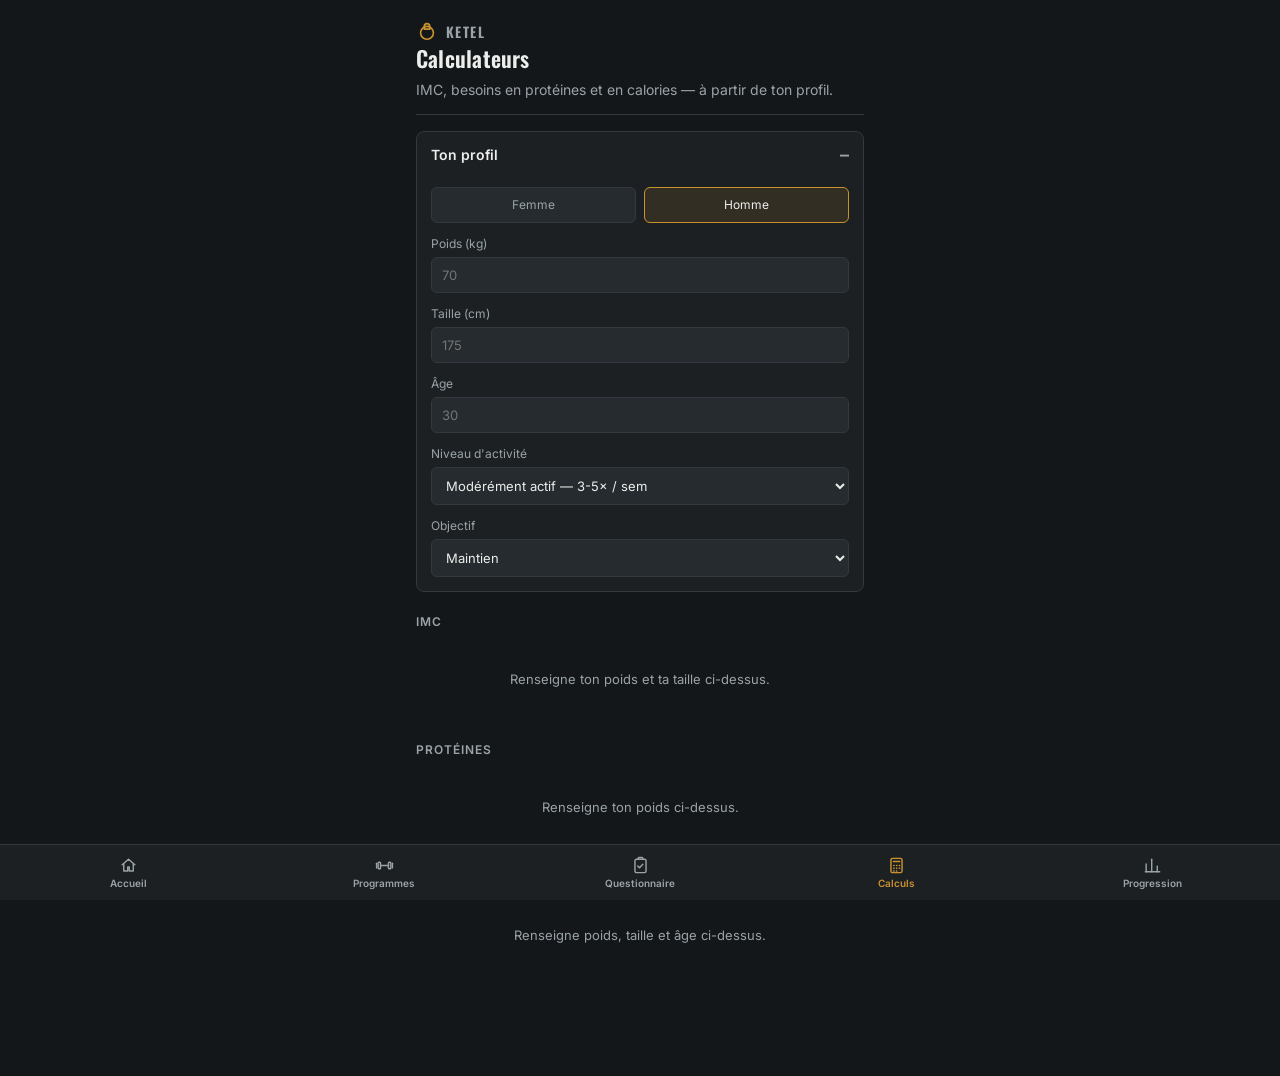
==== calculateurs.html @ 00159ad0 "Reconstruction de l'app en Ketel : programmes, questionnaire, calculateurs, progression Remplace la " ====
<!DOCTYPE html>
<html lang="fr">
<head>
<meta charset="UTF-8">
<meta name="viewport" content="width=device-width, initial-scale=1.0">
<title>Ketel · Calculateurs</title>
<link rel="preconnect" href="https://fonts.googleapis.com">
<link href="https://fonts.googleapis.com/css2?family=Oswald:wght@500;600;700&family=Inter:wght@400;500;600;700&display=swap" rel="stylesheet">
<link rel="stylesheet" href="css/style.css">
</head>
<body>
<div class="wrap">

  <div class="top">
    <div class="brand"><span class="mark" id="brandMark"></span><span>Ketel</span></div>
    <h1 style="font-size:22px;">Calculateurs</h1>
    <p>IMC, besoins en protéines et en calories — à partir de ton profil.</p>
  </div>

  <details open>
    <summary>Ton profil</summary>
    <div class="acc-body">
      <div class="bell-controls" id="genderControls"></div>
      <label for="weightIn">Poids (kg)</label>
      <input type="number" id="weightIn" min="30" max="250" placeholder="70">
      <label for="heightIn">Taille (cm)</label>
      <input type="number" id="heightIn" min="120" max="230" placeholder="175">
      <label for="ageIn">Âge</label>
      <input type="number" id="ageIn" min="12" max="100" placeholder="30">
      <label for="activityIn">Niveau d'activité</label>
      <select id="activityIn">
        <option value="sedentaire">Sédentaire — peu ou pas d'exercice</option>
        <option value="leger">Légèrement actif — 1-3× / sem</option>
        <option value="modere">Modérément actif — 3-5× / sem</option>
        <option value="actif">Très actif — 6-7× / sem</option>
        <option value="tresActif">Extrêmement actif — physique + sport</option>
      </select>
      <label for="goalIn">Objectif</label>
      <select id="goalIn">
        <option value="perte">Perte de poids</option>
        <option value="maintien">Maintien</option>
        <option value="muscle">Prise de muscle</option>
        <option value="endurance">Endurance</option>
      </select>
    </div>
  </details>

  <div class="sec-title">IMC</div>
  <div id="imcResult"></div>

  <div class="sec-title">Protéines</div>
  <div id="proteinResult"></div>

  <div class="sec-title">Besoins caloriques</div>
  <div id="calResult"></div>

</div>

<nav class="bottom-nav" id="bottomNav"></nav>

<script src="js/icons.js"></script>
<script src="data/programs.js"></script>
<script src="js/store.js"></script>
<script src="js/util.js"></script>
<script src="js/nav.js"></script>
<script src="js/calculators.js"></script>
</body>
</html>
---- css/style.css ----
:root{
  --bg:#14171a;
  --surface:#1c2023;
  --surface-hi:#262b2f;
  --line:#33393e;
  --chalk:#eceeec;
  --chalk-dim:#9aa3a8;
  --brass:#c9922f;
  --sage:#6f8a68;
  --rust:#b8523f;
  --steel:#4d7f8c;
  --leather:#93704a;
  --plum:#7d6390;
  --danger:#c14b3d;
  --good:#6f8a68;
}
*{box-sizing:border-box;}
html,body{margin:0;padding:0;background:var(--bg);color:var(--chalk);
  font-family:'Inter',system-ui,sans-serif;-webkit-font-smoothing:antialiased;}
h1,h2,h3,.display{font-family:'Oswald',sans-serif;}
a{color:inherit;text-decoration:none;}
.wrap{max-width:480px;margin:0 auto;padding:20px 16px 100px;}

/* header */
.top{padding-bottom:14px;border-bottom:1px solid var(--line);margin-bottom:16px;}
.top .kicker{font-size:12px;letter-spacing:.08em;color:var(--brass);text-transform:uppercase;font-weight:600;}
.top h1{font-size:26px;line-height:1.15;margin:4px 0 8px;font-weight:600;letter-spacing:.01em;}
.top p{font-size:14px;color:var(--chalk-dim);margin:0;line-height:1.5;}
.brand{display:flex;align-items:center;gap:8px;margin-bottom:2px;}
.brand .mark{width:22px;height:22px;flex:0 0 auto;color:var(--brass);}
.brand span{font-family:'Oswald';font-size:14px;font-weight:600;letter-spacing:.1em;text-transform:uppercase;color:var(--chalk-dim);}

.stat-row{display:flex;gap:10px;margin-top:14px;}
.stat{flex:1;background:var(--surface);border:1px solid var(--line);border-radius:6px;padding:10px 8px;text-align:center;}
.stat b{display:block;font-family:'Oswald';font-size:20px;font-weight:600;}
.stat span{font-size:11px;color:var(--chalk-dim);}

/* section titles */
.sec-title{font-size:12px;letter-spacing:.08em;text-transform:uppercase;color:var(--chalk-dim);font-weight:600;margin:22px 0 10px;}
.sec-title:first-child{margin-top:0;}

/* accordion */
details{background:var(--surface);border:1px solid var(--line);border-radius:8px;margin-bottom:10px;overflow:hidden;}
summary{padding:12px 14px;font-size:14px;font-weight:600;cursor:pointer;list-style:none;display:flex;justify-content:space-between;align-items:center;}
summary::-webkit-details-marker{display:none;}
summary::after{content:'+';color:var(--chalk-dim);font-size:18px;}
details[open] summary::after{content:'\2013';}
.acc-body{padding:0 14px 14px;font-size:13px;color:var(--chalk-dim);line-height:1.5;}

.pattern-grid{display:grid;grid-template-columns:1fr 1fr;gap:8px;margin-top:4px;}
.pattern-tag{display:flex;align-items:center;gap:7px;font-size:12px;}
.dot{width:9px;height:9px;border-radius:50%;flex:0 0 auto;}
.pattern-tag b{font-size:11px;letter-spacing:.04em;text-transform:uppercase;font-weight:600;color:var(--chalk);}

.grip-card{border-top:1px solid var(--line);padding:10px 0;}
.grip-card:first-child{border-top:none;padding-top:2px;}
.grip-card b{color:var(--chalk);font-size:13px;}

/* bell picker */
.bell-controls{display:flex;gap:8px;margin:10px 0 12px;}
.seg{flex:1;background:var(--surface-hi);border:1px solid var(--line);border-radius:6px;padding:8px;text-align:center;font-size:12px;color:var(--chalk-dim);cursor:pointer;}
.seg.active{border-color:var(--brass);color:var(--chalk);background:rgba(201,146,47,0.12);}
select,input[type="number"],input[type="text"]{width:100%;background:var(--surface-hi);border:1px solid var(--line);color:var(--chalk);
  padding:9px 10px;border-radius:6px;font-size:13px;margin-top:4px;font-family:inherit;}
label{font-size:12px;color:var(--chalk-dim);display:block;margin-top:12px;}
label:first-child{margin-top:0;}
.bell-result{margin-top:10px;padding:12px;border-radius:6px;background:rgba(201,146,47,.08);border:1px solid rgba(201,146,47,.35);text-align:center;}
.bell-result b{font-family:'Oswald';font-size:22px;color:var(--brass);}
.bell-result span{display:block;font-size:11px;color:var(--chalk-dim);margin-top:2px;}

/* generic result card, reusable for calculators */
.result-card{margin-top:10px;padding:14px;border-radius:8px;background:var(--surface-hi);border:1px solid var(--line);text-align:center;}
.result-card b{font-family:'Oswald';font-size:26px;display:block;}
.result-card span{display:block;font-size:11.5px;color:var(--chalk-dim);margin-top:4px;line-height:1.5;}
.result-card .badge{display:inline-block;margin-top:8px;font-size:11px;font-weight:600;padding:4px 10px;border-radius:20px;}

/* mode tabs */
.tabs{display:flex;background:var(--surface);border:1px solid var(--line);border-radius:8px;padding:4px;margin:18px 0 14px;}
.tab{flex:1;text-align:center;padding:9px 4px;font-size:12.5px;font-weight:600;border-radius:6px;color:var(--chalk-dim);cursor:pointer;}
.tab.active{background:var(--surface-hi);color:var(--chalk);}
.mode-meta{font-size:12.5px;color:var(--chalk-dim);margin-bottom:14px;line-height:1.5;}
.mode-meta b{color:var(--chalk);}

/* round counter */
.round-bar{display:flex;align-items:center;justify-content:space-between;background:var(--surface);border:1px solid var(--line);border-radius:8px;padding:10px 12px;margin-bottom:14px;}
.round-bar .lbl{font-size:12px;color:var(--chalk-dim);}
.round-bar .val{font-family:'Oswald';font-size:18px;font-weight:600;}
.round-btns button{width:30px;height:30px;border-radius:5px;border:1px solid var(--line);background:var(--surface-hi);color:var(--chalk);font-size:16px;line-height:1;cursor:pointer;}
.round-btns{display:flex;gap:6px;}

/* exercise cards */
.ex-card{display:flex;gap:10px;align-items:flex-start;background:var(--surface);border:1px solid var(--line);
  border-radius:8px;padding:12px;margin-bottom:8px;transition:opacity .15s,border-color .15s;}
.ex-card.done{opacity:.42;}
.ex-card.current{border-color:var(--brass);}
.ex-num{width:18px;height:18px;border-radius:50%;flex:0 0 auto;display:flex;align-items:center;justify-content:center;
  font-size:10px;font-weight:700;color:#14171a;margin-top:3px;}
.ex-icon{width:40px;height:40px;flex:0 0 auto;background:var(--surface-hi);border:1px solid var(--line);border-radius:6px;padding:8px;}
.ex-icon svg{width:100%;height:100%;display:block;}
.ex-body{flex:1;min-width:0;}
.ex-name{font-size:14.5px;font-weight:600;color:var(--chalk);}
.ex-sub{font-size:12px;color:var(--chalk-dim);margin-top:2px;}
.check{width:22px;height:22px;border-radius:5px;border:1.5px solid var(--line);flex:0 0 auto;margin-top:2px;
  display:flex;align-items:center;justify-content:center;cursor:pointer;color:transparent;font-size:13px;}
.ex-card.done .check{background:var(--sage);border-color:var(--sage);color:#14171a;}

.reset-link{text-align:center;font-size:12.5px;color:var(--chalk-dim);text-decoration:underline;margin:14px 0 6px;cursor:pointer;}

/* timer dock */
.dock{position:fixed;left:0;right:0;bottom:56px;background:var(--surface-hi);border-top:1px solid var(--line);
  padding:10px 16px 14px;z-index:20;}
.dock-inner{max-width:480px;margin:0 auto;display:flex;align-items:center;gap:14px;}
.dock-time{font-family:'Oswald';font-size:30px;font-weight:600;width:78px;text-align:center;flex:0 0 auto;}
.dock-label{flex:1;min-width:0;}
.dock-label .l1{font-size:12px;color:var(--chalk-dim);}
.dock-label .l2{font-size:13px;font-weight:600;}
.presets{display:flex;gap:6px;flex-wrap:wrap;margin-top:8px;}
.preset-btn{font-size:11.5px;padding:6px 10px;border-radius:20px;background:var(--surface);border:1px solid var(--line);color:var(--chalk-dim);cursor:pointer;}
.preset-btn.active{border-color:var(--steel);color:var(--chalk);}
.dock-controls{display:flex;gap:8px;}
.dock-controls button{width:40px;height:40px;border-radius:50%;border:none;font-size:16px;cursor:pointer;}
.btn-play{background:var(--brass);color:#14171a;}
.btn-reset{background:var(--surface);color:var(--chalk-dim);border:1px solid var(--line);}

/* bottom nav */
.bottom-nav{position:fixed;left:0;right:0;bottom:0;height:56px;background:var(--surface);border-top:1px solid var(--line);
  display:flex;z-index:30;}
.bottom-nav a{flex:1;display:flex;flex-direction:column;align-items:center;justify-content:center;gap:2px;
  color:var(--chalk-dim);font-size:10px;font-weight:600;}
.bottom-nav a svg{width:19px;height:19px;}
.bottom-nav a.active{color:var(--brass);}

/* buttons */
.btn{display:block;width:100%;text-align:center;padding:12px;border-radius:8px;border:1px solid var(--line);
  background:var(--surface-hi);color:var(--chalk);font-size:14px;font-weight:600;cursor:pointer;font-family:inherit;}
.btn-primary{background:var(--brass);border-color:var(--brass);color:#14171a;}
.btn-ghost{background:transparent;}
.btn-row{display:flex;gap:8px;}
.btn-row .btn{flex:1;}

/* program cards */
.prog-card{display:block;background:var(--surface);border:1px solid var(--line);border-radius:10px;padding:14px;margin-bottom:10px;}
.prog-top{display:flex;justify-content:space-between;align-items:flex-start;gap:10px;}
.prog-cat{font-size:10.5px;text-transform:uppercase;letter-spacing:.06em;font-weight:700;}
.prog-title{font-family:'Oswald';font-size:17px;font-weight:600;margin:4px 0 6px;}
.prog-desc{font-size:12.5px;color:var(--chalk-dim);line-height:1.5;}
.prog-meta{display:flex;gap:10px;margin-top:10px;flex-wrap:wrap;}
.prog-meta span{font-size:11px;color:var(--chalk-dim);background:var(--surface-hi);border:1px solid var(--line);padding:3px 8px;border-radius:20px;}
.reco-flag{font-size:10.5px;font-weight:700;color:var(--bg);background:var(--brass);padding:3px 8px;border-radius:20px;}

.filter-row{display:flex;gap:6px;flex-wrap:wrap;margin-bottom:16px;}
.filter-chip{font-size:12px;padding:6px 12px;border-radius:20px;background:var(--surface);border:1px solid var(--line);color:var(--chalk-dim);cursor:pointer;}
.filter-chip.active{border-color:var(--brass);color:var(--chalk);background:rgba(201,146,47,.12);}

/* quiz */
.quiz-progress{height:4px;background:var(--surface);border-radius:2px;overflow:hidden;margin-bottom:20px;}
.quiz-progress i{display:block;height:100%;background:var(--brass);transition:width .25s;}
.quiz-q{font-family:'Oswald';font-size:19px;font-weight:600;margin:0 0 14px;line-height:1.3;}
.quiz-opt{display:block;width:100%;text-align:left;background:var(--surface);border:1px solid var(--line);border-radius:8px;
  padding:13px 14px;margin-bottom:8px;font-size:14px;color:var(--chalk);cursor:pointer;font-family:inherit;}
.quiz-opt.selected{border-color:var(--brass);background:rgba(201,146,47,.1);}
.quiz-opt small{display:block;color:var(--chalk-dim);font-size:11.5px;margin-top:3px;font-weight:400;}

/* history / progression */
.hist-item{display:flex;justify-content:space-between;align-items:center;background:var(--surface);border:1px solid var(--line);
  border-radius:8px;padding:11px 13px;margin-bottom:8px;}
.hist-item .h-name{font-size:13.5px;font-weight:600;}
.hist-item .h-date{font-size:11px;color:var(--chalk-dim);margin-top:2px;}
.hist-item .h-time{font-family:'Oswald';font-size:15px;color:var(--brass);}
.empty-note{font-size:13px;color:var(--chalk-dim);text-align:center;padding:30px 10px;line-height:1.6;}

.spark{display:flex;align-items:flex-end;gap:4px;height:70px;margin:10px 0 2px;}
.spark i{flex:1;background:var(--surface-hi);border:1px solid var(--line);border-radius:3px 3px 0 0;min-height:3px;position:relative;}
.spark i.has{background:var(--brass);border-color:var(--brass);opacity:.85;}
.spark-labels{display:flex;gap:4px;}
.spark-labels span{flex:1;text-align:center;font-size:9.5px;color:var(--chalk-dim);}

.session-banner{display:flex;justify-content:space-between;align-items:center;background:rgba(201,146,47,.1);
  border:1px solid rgba(201,146,47,.35);border-radius:8px;padding:12px 14px;margin-bottom:16px;}
.session-banner div b{display:block;font-size:13.5px;}
.session-banner div span{font-size:11.5px;color:var(--chalk-dim);}

/* session runner */
.session-hero{text-align:center;padding:14px 0 6px;}
.session-hero .big-time{font-family:'Oswald';font-size:56px;font-weight:600;letter-spacing:.01em;}
.session-hero .phase{font-size:12px;letter-spacing:.08em;text-transform:uppercase;color:var(--chalk-dim);font-weight:600;margin-top:4px;}
.progress-bar{height:6px;background:var(--surface);border-radius:3px;overflow:hidden;margin:14px 0;}
.progress-bar i{display:block;height:100%;background:var(--brass);transition:width .3s;}
.exercise-focus{background:var(--surface);border:1px solid var(--line);border-radius:10px;padding:20px;text-align:center;margin-bottom:14px;}
.exercise-focus .ex-icon{margin:0 auto 10px;width:52px;height:52px;padding:10px;}
.exercise-focus h2{font-size:22px;margin:0 0 4px;}
.exercise-focus p{font-size:13.5px;color:var(--chalk-dim);margin:0;}
.up-next{font-size:12px;color:var(--chalk-dim);text-align:center;margin-bottom:16px;}
.up-next b{color:var(--chalk);}
.runner-controls{display:flex;gap:10px;}
.runner-controls .btn{flex:1;}
.summary-card{text-align:center;padding:30px 20px;}
.summary-card .big-num{font-family:'Oswald';font-size:44px;color:var(--brass);}

@media (max-width:360px){
  .session-hero .big-time{font-size:44px;}
}
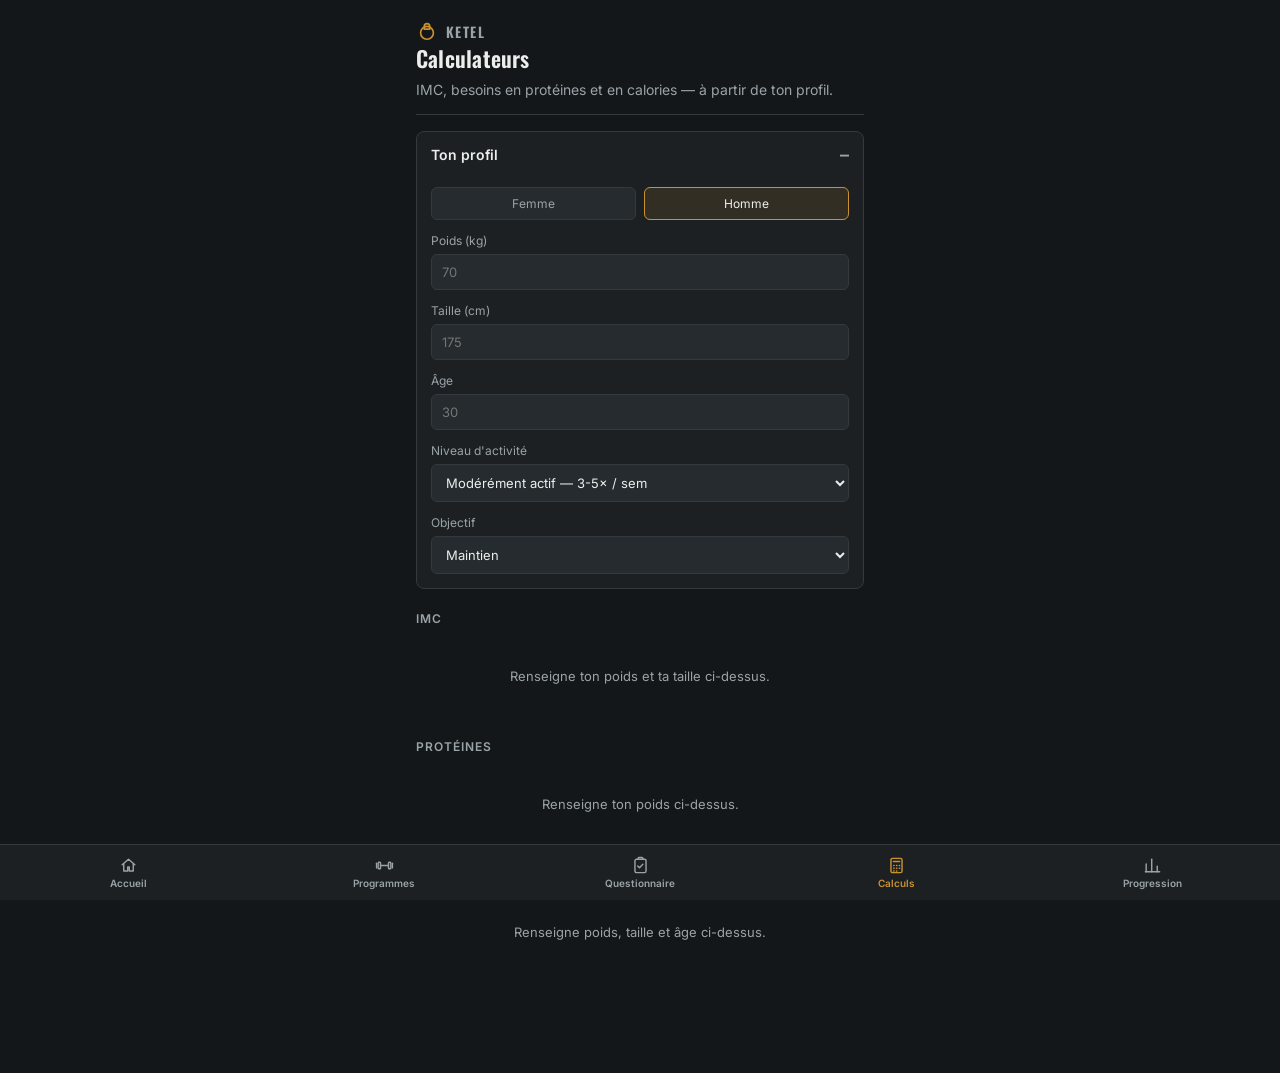
==== commit b9ed1850: "Corrige la reprise de séance, ajoute PWA, cues techniques et 7e programme - Fix : "Reprendre" restau" ====
--- a/calculateurs.html
+++ b/calculateurs.html
@@ -7,6 +7,10 @@
 <link rel="preconnect" href="https://fonts.googleapis.com">
 <link href="https://fonts.googleapis.com/css2?family=Oswald:wght@500;600;700&family=Inter:wght@400;500;600;700&display=swap" rel="stylesheet">
 <link rel="stylesheet" href="css/style.css">
+<link rel="manifest" href="manifest.json">
+<link rel="icon" type="image/svg+xml" href="icons/icon.svg">
+<link rel="apple-touch-icon" href="icons/icon.svg">
+<meta name="theme-color" content="#14171a">
 </head>
 <body>
 <div class="wrap">
--- a/css/style.css
+++ b/css/style.css
@@ -58,7 +58,7 @@
 
 /* bell picker */
 .bell-controls{display:flex;gap:8px;margin:10px 0 12px;}
-.seg{flex:1;background:var(--surface-hi);border:1px solid var(--line);border-radius:6px;padding:8px;text-align:center;font-size:12px;color:var(--chalk-dim);cursor:pointer;}
+.seg{flex:1;background:var(--surface-hi);border:1px solid var(--line);border-radius:6px;padding:8px;text-align:center;font-size:12px;color:var(--chalk-dim);cursor:pointer;font-family:inherit;appearance:none;-webkit-appearance:none;}
 .seg.active{border-color:var(--brass);color:var(--chalk);background:rgba(201,146,47,0.12);}
 select,input[type="number"],input[type="text"]{width:100%;background:var(--surface-hi);border:1px solid var(--line);color:var(--chalk);
   padding:9px 10px;border-radius:6px;font-size:13px;margin-top:4px;font-family:inherit;}
@@ -149,7 +149,7 @@
 .reco-flag{font-size:10.5px;font-weight:700;color:var(--bg);background:var(--brass);padding:3px 8px;border-radius:20px;}
 
 .filter-row{display:flex;gap:6px;flex-wrap:wrap;margin-bottom:16px;}
-.filter-chip{font-size:12px;padding:6px 12px;border-radius:20px;background:var(--surface);border:1px solid var(--line);color:var(--chalk-dim);cursor:pointer;}
+.filter-chip{font-size:12px;padding:6px 12px;border-radius:20px;background:var(--surface);border:1px solid var(--line);color:var(--chalk-dim);cursor:pointer;font-family:inherit;appearance:none;-webkit-appearance:none;}
 .filter-chip.active{border-color:var(--brass);color:var(--chalk);background:rgba(201,146,47,.12);}
 
 /* quiz */
@@ -190,6 +190,8 @@
 .exercise-focus .ex-icon{margin:0 auto 10px;width:52px;height:52px;padding:10px;}
 .exercise-focus h2{font-size:22px;margin:0 0 4px;}
 .exercise-focus p{font-size:13.5px;color:var(--chalk-dim);margin:0;}
+.exercise-focus .cue{font-size:12px;color:var(--chalk-dim);font-style:italic;margin-top:10px;line-height:1.5;}
+.ex-cue{font-size:11.5px;color:var(--chalk-dim);font-style:italic;margin-top:3px;}
 .up-next{font-size:12px;color:var(--chalk-dim);text-align:center;margin-bottom:16px;}
 .up-next b{color:var(--chalk);}
 .runner-controls{display:flex;gap:10px;}
@@ -200,3 +202,8 @@
 @media (max-width:360px){
   .session-hero .big-time{font-size:44px;}
 }
+
+.filter-chip:focus-visible, .seg:focus-visible, .quiz-opt:focus-visible,
+.btn:focus-visible, .prog-card:focus-visible, summary:focus-visible{
+  outline:2px solid var(--brass); outline-offset:2px;
+}
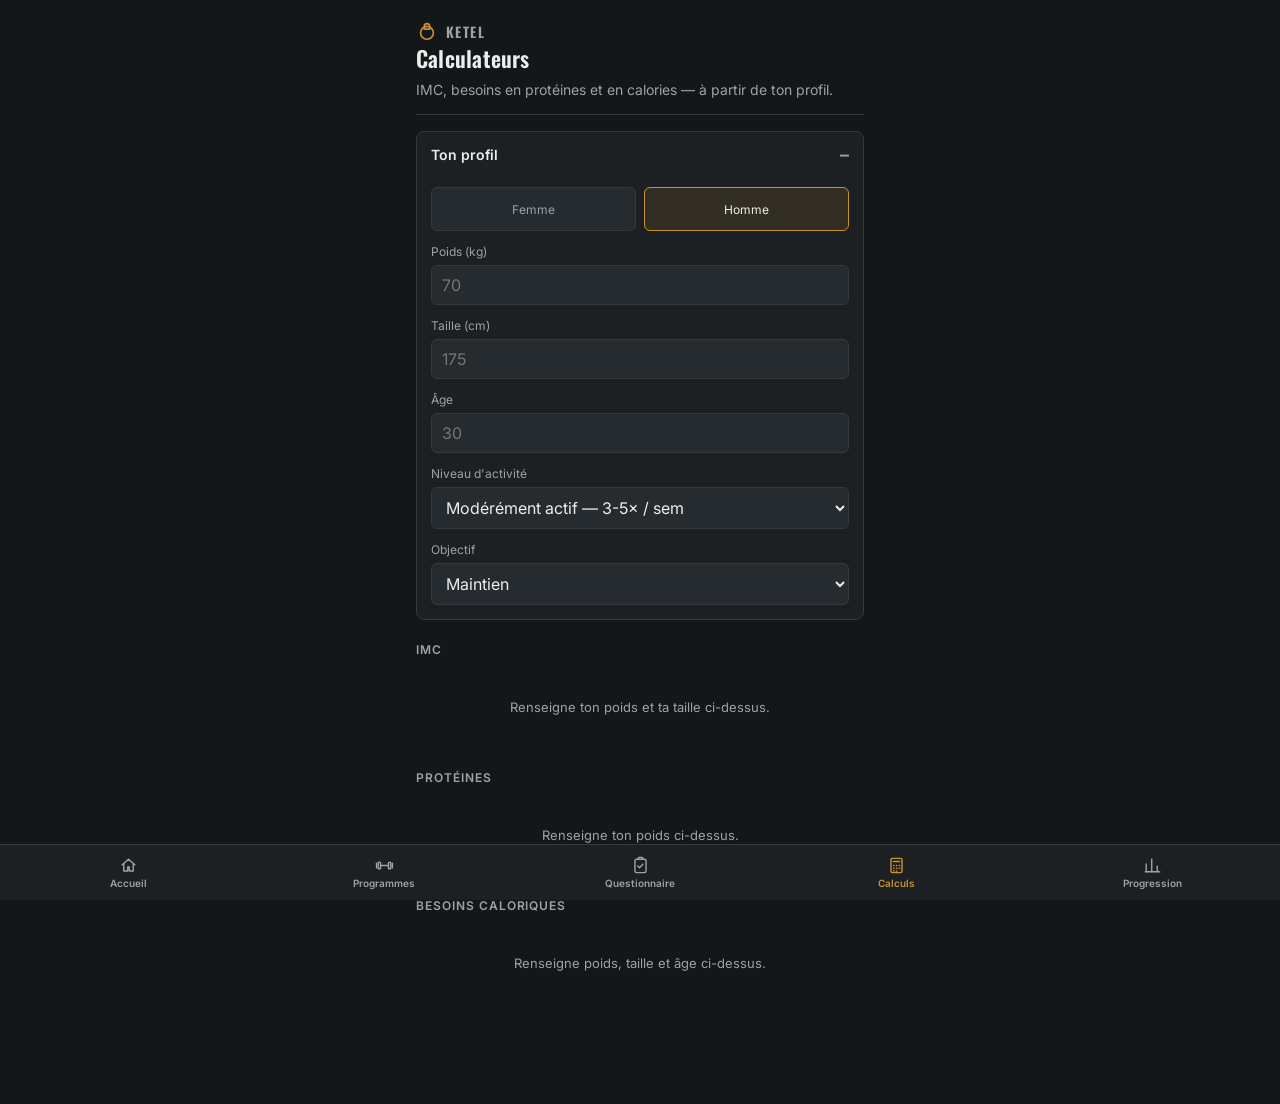
==== commit ae47ef14: "Corrige plusieurs pièges mobiles et nettoie le CSS mort - Champs/select à 16px (au lieu de 13px) pou" ====
--- a/calculateurs.html
+++ b/calculateurs.html
@@ -2,7 +2,7 @@
 <html lang="fr">
 <head>
 <meta charset="UTF-8">
-<meta name="viewport" content="width=device-width, initial-scale=1.0">
+<meta name="viewport" content="width=device-width, initial-scale=1.0, viewport-fit=cover">
 <title>Ketel · Calculateurs</title>
 <link rel="preconnect" href="https://fonts.googleapis.com">
 <link href="https://fonts.googleapis.com/css2?family=Oswald:wght@500;600;700&family=Inter:wght@400;500;600;700&display=swap" rel="stylesheet">
--- a/css/style.css
+++ b/css/style.css
@@ -12,14 +12,13 @@
   --leather:#93704a;
   --plum:#7d6390;
   --danger:#c14b3d;
-  --good:#6f8a68;
 }
 *{box-sizing:border-box;}
 html,body{margin:0;padding:0;background:var(--bg);color:var(--chalk);
-  font-family:'Inter',system-ui,sans-serif;-webkit-font-smoothing:antialiased;}
+  font-family:'Inter',system-ui,sans-serif;-webkit-font-smoothing:antialiased;-webkit-tap-highlight-color:transparent;}
 h1,h2,h3,.display{font-family:'Oswald',sans-serif;}
 a{color:inherit;text-decoration:none;}
-.wrap{max-width:480px;margin:0 auto;padding:20px 16px 100px;}
+.wrap{max-width:480px;margin:0 auto;padding:20px 16px calc(100px + env(safe-area-inset-bottom,0px));}
 
 /* header */
 .top{padding-bottom:14px;border-bottom:1px solid var(--line);margin-bottom:16px;}
@@ -58,10 +57,10 @@
 
 /* bell picker */
 .bell-controls{display:flex;gap:8px;margin:10px 0 12px;}
-.seg{flex:1;background:var(--surface-hi);border:1px solid var(--line);border-radius:6px;padding:8px;text-align:center;font-size:12px;color:var(--chalk-dim);cursor:pointer;font-family:inherit;appearance:none;-webkit-appearance:none;}
+.seg{flex:1;background:var(--surface-hi);border:1px solid var(--line);border-radius:6px;padding:12px 8px;min-height:44px;text-align:center;font-size:12px;color:var(--chalk-dim);cursor:pointer;font-family:inherit;appearance:none;-webkit-appearance:none;}
 .seg.active{border-color:var(--brass);color:var(--chalk);background:rgba(201,146,47,0.12);}
 select,input[type="number"],input[type="text"]{width:100%;background:var(--surface-hi);border:1px solid var(--line);color:var(--chalk);
-  padding:9px 10px;border-radius:6px;font-size:13px;margin-top:4px;font-family:inherit;}
+  padding:9px 10px;border-radius:6px;font-size:16px;margin-top:4px;font-family:inherit;}
 label{font-size:12px;color:var(--chalk-dim);display:block;margin-top:12px;}
 label:first-child{margin-top:0;}
 .bell-result{margin-top:10px;padding:12px;border-radius:6px;background:rgba(201,146,47,.08);border:1px solid rgba(201,146,47,.35);text-align:center;}
@@ -74,57 +73,23 @@
 .result-card span{display:block;font-size:11.5px;color:var(--chalk-dim);margin-top:4px;line-height:1.5;}
 .result-card .badge{display:inline-block;margin-top:8px;font-size:11px;font-weight:600;padding:4px 10px;border-radius:20px;}
 
-/* mode tabs */
-.tabs{display:flex;background:var(--surface);border:1px solid var(--line);border-radius:8px;padding:4px;margin:18px 0 14px;}
-.tab{flex:1;text-align:center;padding:9px 4px;font-size:12.5px;font-weight:600;border-radius:6px;color:var(--chalk-dim);cursor:pointer;}
-.tab.active{background:var(--surface-hi);color:var(--chalk);}
 .mode-meta{font-size:12.5px;color:var(--chalk-dim);margin-bottom:14px;line-height:1.5;}
 .mode-meta b{color:var(--chalk);}
 
-/* round counter */
-.round-bar{display:flex;align-items:center;justify-content:space-between;background:var(--surface);border:1px solid var(--line);border-radius:8px;padding:10px 12px;margin-bottom:14px;}
-.round-bar .lbl{font-size:12px;color:var(--chalk-dim);}
-.round-bar .val{font-family:'Oswald';font-size:18px;font-weight:600;}
-.round-btns button{width:30px;height:30px;border-radius:5px;border:1px solid var(--line);background:var(--surface-hi);color:var(--chalk);font-size:16px;line-height:1;cursor:pointer;}
-.round-btns{display:flex;gap:6px;}
-
 /* exercise cards */
 .ex-card{display:flex;gap:10px;align-items:flex-start;background:var(--surface);border:1px solid var(--line);
-  border-radius:8px;padding:12px;margin-bottom:8px;transition:opacity .15s,border-color .15s;}
-.ex-card.done{opacity:.42;}
-.ex-card.current{border-color:var(--brass);}
-.ex-num{width:18px;height:18px;border-radius:50%;flex:0 0 auto;display:flex;align-items:center;justify-content:center;
-  font-size:10px;font-weight:700;color:#14171a;margin-top:3px;}
+  border-radius:8px;padding:12px;margin-bottom:8px;}
 .ex-icon{width:40px;height:40px;flex:0 0 auto;background:var(--surface-hi);border:1px solid var(--line);border-radius:6px;padding:8px;}
 .ex-icon svg{width:100%;height:100%;display:block;}
 .ex-body{flex:1;min-width:0;}
 .ex-name{font-size:14.5px;font-weight:600;color:var(--chalk);}
 .ex-sub{font-size:12px;color:var(--chalk-dim);margin-top:2px;}
-.check{width:22px;height:22px;border-radius:5px;border:1.5px solid var(--line);flex:0 0 auto;margin-top:2px;
-  display:flex;align-items:center;justify-content:center;cursor:pointer;color:transparent;font-size:13px;}
-.ex-card.done .check{background:var(--sage);border-color:var(--sage);color:#14171a;}
 
 .reset-link{text-align:center;font-size:12.5px;color:var(--chalk-dim);text-decoration:underline;margin:14px 0 6px;cursor:pointer;}
 
-/* timer dock */
-.dock{position:fixed;left:0;right:0;bottom:56px;background:var(--surface-hi);border-top:1px solid var(--line);
-  padding:10px 16px 14px;z-index:20;}
-.dock-inner{max-width:480px;margin:0 auto;display:flex;align-items:center;gap:14px;}
-.dock-time{font-family:'Oswald';font-size:30px;font-weight:600;width:78px;text-align:center;flex:0 0 auto;}
-.dock-label{flex:1;min-width:0;}
-.dock-label .l1{font-size:12px;color:var(--chalk-dim);}
-.dock-label .l2{font-size:13px;font-weight:600;}
-.presets{display:flex;gap:6px;flex-wrap:wrap;margin-top:8px;}
-.preset-btn{font-size:11.5px;padding:6px 10px;border-radius:20px;background:var(--surface);border:1px solid var(--line);color:var(--chalk-dim);cursor:pointer;}
-.preset-btn.active{border-color:var(--steel);color:var(--chalk);}
-.dock-controls{display:flex;gap:8px;}
-.dock-controls button{width:40px;height:40px;border-radius:50%;border:none;font-size:16px;cursor:pointer;}
-.btn-play{background:var(--brass);color:#14171a;}
-.btn-reset{background:var(--surface);color:var(--chalk-dim);border:1px solid var(--line);}
-
 /* bottom nav */
-.bottom-nav{position:fixed;left:0;right:0;bottom:0;height:56px;background:var(--surface);border-top:1px solid var(--line);
-  display:flex;z-index:30;}
+.bottom-nav{position:fixed;left:0;right:0;bottom:0;min-height:56px;padding-bottom:env(safe-area-inset-bottom,0px);
+  background:var(--surface);border-top:1px solid var(--line);display:flex;z-index:30;}
 .bottom-nav a{flex:1;display:flex;flex-direction:column;align-items:center;justify-content:center;gap:2px;
   color:var(--chalk-dim);font-size:10px;font-weight:600;}
 .bottom-nav a svg{width:19px;height:19px;}
@@ -149,7 +114,7 @@
 .reco-flag{font-size:10.5px;font-weight:700;color:var(--bg);background:var(--brass);padding:3px 8px;border-radius:20px;}
 
 .filter-row{display:flex;gap:6px;flex-wrap:wrap;margin-bottom:16px;}
-.filter-chip{font-size:12px;padding:6px 12px;border-radius:20px;background:var(--surface);border:1px solid var(--line);color:var(--chalk-dim);cursor:pointer;font-family:inherit;appearance:none;-webkit-appearance:none;}
+.filter-chip{font-size:12px;padding:10px 14px;min-height:44px;border-radius:20px;background:var(--surface);border:1px solid var(--line);color:var(--chalk-dim);cursor:pointer;font-family:inherit;appearance:none;-webkit-appearance:none;}
 .filter-chip.active{border-color:var(--brass);color:var(--chalk);background:rgba(201,146,47,.12);}
 
 /* quiz */
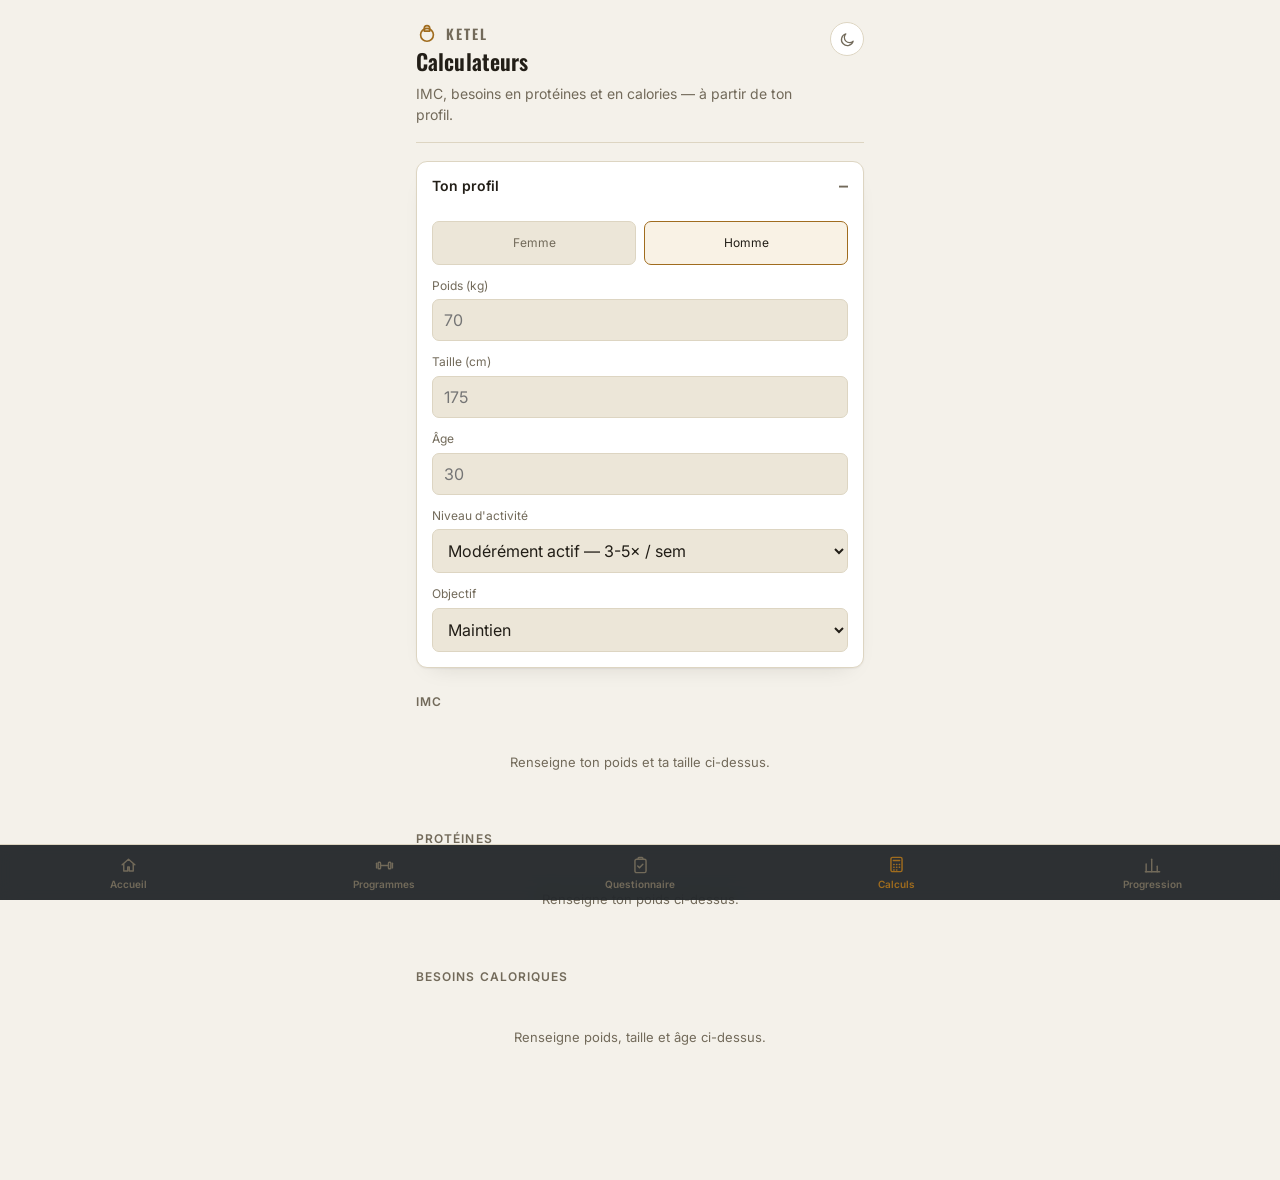
==== commit 768d2285: "Ajoute un vrai thème clair/sombre, sans plugin Palette claire complète (mêmes teintes d'accent, ajus" ====
--- a/calculateurs.html
+++ b/calculateurs.html
@@ -3,6 +3,7 @@
 <head>
 <meta charset="UTF-8">
 <meta name="viewport" content="width=device-width, initial-scale=1.0, viewport-fit=cover">
+<script>try{var t=localStorage.getItem("ketel:theme");if(t)document.documentElement.setAttribute("data-theme",t);}catch(e){}</script>
 <title>Ketel · Calculateurs</title>
 <link rel="preconnect" href="https://fonts.googleapis.com">
 <link href="https://fonts.googleapis.com/css2?family=Oswald:wght@500;600;700&family=Inter:wght@400;500;600;700&display=swap" rel="stylesheet">
--- a/css/style.css
+++ b/css/style.css
@@ -12,39 +12,101 @@
   --leather:#93704a;
   --plum:#7d6390;
   --danger:#c14b3d;
+  --on-accent:#14171a;
+
+  --radius-sm:7px;
+  --radius-md:11px;
+  --radius-lg:16px;
+  --radius-pill:999px;
+  --shadow-card:0 1px 2px rgba(0,0,0,.35), 0 10px 26px -16px rgba(0,0,0,.65);
+  --shadow-card-hi:0 2px 4px rgba(0,0,0,.4), 0 16px 32px -14px rgba(0,0,0,.7);
+  --ease:cubic-bezier(.2,.8,.2,1);
+}
+/* Light theme: dark is the default identity, light follows system
+   preference unless the user explicitly toggles (data-theme). */
+@media (prefers-color-scheme: light){
+  :root:not([data-theme="dark"]){
+    --bg:#f4f1ea;
+    --surface:#ffffff;
+    --surface-hi:#ece6d8;
+    --line:#ddd5c2;
+    --chalk:#221e17;
+    --chalk-dim:#726a5a;
+    --brass:#a06c1e;
+    --sage:#4c6b46;
+    --rust:#a1432f;
+    --steel:#376073;
+    --leather:#7a5a37;
+    --plum:#66507a;
+    --danger:#a1382b;
+    --shadow-card:0 1px 2px rgba(30,25,15,.06), 0 10px 24px -16px rgba(30,25,15,.18);
+    --shadow-card-hi:0 2px 4px rgba(30,25,15,.08), 0 16px 30px -14px rgba(30,25,15,.22);
+  }
+}
+:root[data-theme="light"]{
+  --bg:#f4f1ea;
+  --surface:#ffffff;
+  --surface-hi:#ece6d8;
+  --line:#ddd5c2;
+  --chalk:#221e17;
+  --chalk-dim:#726a5a;
+  --brass:#a06c1e;
+  --sage:#4c6b46;
+  --rust:#a1432f;
+  --steel:#376073;
+  --leather:#7a5a37;
+  --plum:#66507a;
+  --danger:#a1382b;
+  --shadow-card:0 1px 2px rgba(30,25,15,.06), 0 10px 24px -16px rgba(30,25,15,.18);
+  --shadow-card-hi:0 2px 4px rgba(30,25,15,.08), 0 16px 30px -14px rgba(30,25,15,.22);
 }
 *{box-sizing:border-box;}
 html,body{margin:0;padding:0;background:var(--bg);color:var(--chalk);
   font-family:'Inter',system-ui,sans-serif;-webkit-font-smoothing:antialiased;-webkit-tap-highlight-color:transparent;}
 h1,h2,h3,.display{font-family:'Oswald',sans-serif;}
 a{color:inherit;text-decoration:none;}
-.wrap{max-width:480px;margin:0 auto;padding:20px 16px calc(100px + env(safe-area-inset-bottom,0px));}
+b,strong,.tnum{font-variant-numeric:tabular-nums;}
+::selection{background:var(--brass);color:var(--on-accent);}
+.wrap{max-width:480px;margin:0 auto;padding:22px 16px calc(100px + env(safe-area-inset-bottom,0px));
+  animation:rise .4s var(--ease) both;}
+@keyframes rise{from{opacity:0;transform:translateY(6px);} to{opacity:1;transform:translateY(0);}}
+@media (prefers-reduced-motion:reduce){ .wrap{animation:none;} }
 
 /* header */
-.top{padding-bottom:14px;border-bottom:1px solid var(--line);margin-bottom:16px;}
-.top .kicker{font-size:12px;letter-spacing:.08em;color:var(--brass);text-transform:uppercase;font-weight:600;}
-.top h1{font-size:26px;line-height:1.15;margin:4px 0 8px;font-weight:600;letter-spacing:.01em;}
-.top p{font-size:14px;color:var(--chalk-dim);margin:0;line-height:1.5;}
-.brand{display:flex;align-items:center;gap:8px;margin-bottom:2px;}
+.top{position:relative;padding-bottom:16px;padding-right:44px;border-bottom:1px solid var(--line);margin-bottom:18px;}
+.theme-toggle{position:absolute;top:0;right:0;width:34px;height:34px;border-radius:50%;border:1px solid var(--line);
+  background:var(--surface);color:var(--chalk-dim);display:flex;align-items:center;justify-content:center;cursor:pointer;
+  appearance:none;-webkit-appearance:none;font-family:inherit;
+  transition:border-color .15s var(--ease), color .15s var(--ease), transform .15s var(--ease);}
+.theme-toggle svg{width:17px;height:17px;}
+.theme-toggle:active{transform:scale(.9);}
+@media (hover:hover){ .theme-toggle:hover{border-color:var(--brass);color:var(--brass);} }
+.top .kicker{font-size:12px;letter-spacing:.09em;color:var(--brass);text-transform:uppercase;font-weight:600;}
+.top h1{font-size:27px;line-height:1.16;margin:5px 0 8px;font-weight:600;letter-spacing:.005em;}
+.top p{font-size:14px;color:var(--chalk-dim);margin:0;line-height:1.55;}
+.brand{display:flex;align-items:center;gap:8px;margin-bottom:4px;}
 .brand .mark{width:22px;height:22px;flex:0 0 auto;color:var(--brass);}
-.brand span{font-family:'Oswald';font-size:14px;font-weight:600;letter-spacing:.1em;text-transform:uppercase;color:var(--chalk-dim);}
-
-.stat-row{display:flex;gap:10px;margin-top:14px;}
-.stat{flex:1;background:var(--surface);border:1px solid var(--line);border-radius:6px;padding:10px 8px;text-align:center;}
-.stat b{display:block;font-family:'Oswald';font-size:20px;font-weight:600;}
-.stat span{font-size:11px;color:var(--chalk-dim);}
+.brand span{font-family:'Oswald';font-size:14px;font-weight:600;letter-spacing:.14em;text-transform:uppercase;color:var(--chalk-dim);}
+
+.stat-row{display:flex;gap:10px;margin-top:16px;}
+.stat{flex:1;background:var(--surface);border:1px solid var(--line);border-radius:var(--radius-sm);padding:11px 8px;text-align:center;
+  box-shadow:var(--shadow-card);}
+.stat b{display:block;font-family:'Oswald';font-size:21px;font-weight:600;}
+.stat span{font-size:10.5px;color:var(--chalk-dim);letter-spacing:.01em;}
 
 /* section titles */
-.sec-title{font-size:12px;letter-spacing:.08em;text-transform:uppercase;color:var(--chalk-dim);font-weight:600;margin:22px 0 10px;}
+.sec-title{font-size:12px;letter-spacing:.09em;text-transform:uppercase;color:var(--chalk-dim);font-weight:600;margin:26px 0 11px;}
 .sec-title:first-child{margin-top:0;}
 
 /* accordion */
-details{background:var(--surface);border:1px solid var(--line);border-radius:8px;margin-bottom:10px;overflow:hidden;}
-summary{padding:12px 14px;font-size:14px;font-weight:600;cursor:pointer;list-style:none;display:flex;justify-content:space-between;align-items:center;}
+details{background:var(--surface);border:1px solid var(--line);border-radius:var(--radius-md);margin-bottom:10px;overflow:hidden;
+  box-shadow:var(--shadow-card);}
+summary{padding:13px 15px;font-size:14px;font-weight:600;cursor:pointer;list-style:none;display:flex;justify-content:space-between;align-items:center;
+  transition:background-color .15s var(--ease);}
 summary::-webkit-details-marker{display:none;}
-summary::after{content:'+';color:var(--chalk-dim);font-size:18px;}
+summary::after{content:'+';color:var(--chalk-dim);font-size:18px;transition:transform .2s var(--ease);}
 details[open] summary::after{content:'\2013';}
-.acc-body{padding:0 14px 14px;font-size:13px;color:var(--chalk-dim);line-height:1.5;}
+.acc-body{padding:2px 15px 15px;font-size:13px;color:var(--chalk-dim);line-height:1.55;}
 
 .pattern-grid{display:grid;grid-template-columns:1fr 1fr;gap:8px;margin-top:4px;}
 .pattern-tag{display:flex;align-items:center;gap:7px;font-size:12px;}
@@ -57,112 +119,145 @@
 
 /* bell picker */
 .bell-controls{display:flex;gap:8px;margin:10px 0 12px;}
-.seg{flex:1;background:var(--surface-hi);border:1px solid var(--line);border-radius:6px;padding:12px 8px;min-height:44px;text-align:center;font-size:12px;color:var(--chalk-dim);cursor:pointer;font-family:inherit;appearance:none;-webkit-appearance:none;}
+.seg{flex:1;background:var(--surface-hi);border:1px solid var(--line);border-radius:var(--radius-sm);padding:12px 8px;min-height:44px;
+  text-align:center;font-size:12px;color:var(--chalk-dim);cursor:pointer;font-family:inherit;appearance:none;-webkit-appearance:none;
+  transition:border-color .15s var(--ease), color .15s var(--ease), background-color .15s var(--ease);}
 .seg.active{border-color:var(--brass);color:var(--chalk);background:rgba(201,146,47,0.12);}
 select,input[type="number"],input[type="text"]{width:100%;background:var(--surface-hi);border:1px solid var(--line);color:var(--chalk);
-  padding:9px 10px;border-radius:6px;font-size:16px;margin-top:4px;font-family:inherit;}
+  padding:10px 11px;border-radius:var(--radius-sm);font-size:16px;margin-top:4px;font-family:inherit;
+  transition:border-color .15s var(--ease);}
+select:focus,input:focus{outline:none;border-color:var(--brass);}
 label{font-size:12px;color:var(--chalk-dim);display:block;margin-top:12px;}
 label:first-child{margin-top:0;}
-.bell-result{margin-top:10px;padding:12px;border-radius:6px;background:rgba(201,146,47,.08);border:1px solid rgba(201,146,47,.35);text-align:center;}
+.bell-result{margin-top:10px;padding:13px;border-radius:var(--radius-sm);background:rgba(201,146,47,.08);border:1px solid rgba(201,146,47,.35);text-align:center;}
 .bell-result b{font-family:'Oswald';font-size:22px;color:var(--brass);}
 .bell-result span{display:block;font-size:11px;color:var(--chalk-dim);margin-top:2px;}
 
 /* generic result card, reusable for calculators */
-.result-card{margin-top:10px;padding:14px;border-radius:8px;background:var(--surface-hi);border:1px solid var(--line);text-align:center;}
+.result-card{margin-top:10px;padding:15px;border-radius:var(--radius-md);background:var(--surface-hi);border:1px solid var(--line);text-align:center;}
 .result-card b{font-family:'Oswald';font-size:26px;display:block;}
 .result-card span{display:block;font-size:11.5px;color:var(--chalk-dim);margin-top:4px;line-height:1.5;}
-.result-card .badge{display:inline-block;margin-top:8px;font-size:11px;font-weight:600;padding:4px 10px;border-radius:20px;}
-
-.mode-meta{font-size:12.5px;color:var(--chalk-dim);margin-bottom:14px;line-height:1.5;}
+.result-card .badge{display:inline-block;margin-top:8px;font-size:11px;font-weight:600;padding:4px 10px;border-radius:var(--radius-pill);}
+
+.mode-meta{font-size:12.5px;color:var(--chalk-dim);margin-bottom:14px;line-height:1.55;}
 .mode-meta b{color:var(--chalk);}
 
 /* exercise cards */
-.ex-card{display:flex;gap:10px;align-items:flex-start;background:var(--surface);border:1px solid var(--line);
-  border-radius:8px;padding:12px;margin-bottom:8px;}
-.ex-icon{width:40px;height:40px;flex:0 0 auto;background:var(--surface-hi);border:1px solid var(--line);border-radius:6px;padding:8px;}
+.ex-card{display:flex;gap:11px;align-items:flex-start;background:var(--surface);border:1px solid var(--line);
+  border-radius:var(--radius-md);padding:12px;margin-bottom:8px;box-shadow:var(--shadow-card);}
+.ex-icon{width:58px;height:58px;flex:0 0 auto;background:var(--surface-hi);border:1px solid var(--line);border-radius:var(--radius-sm);padding:9px;
+  display:flex;align-items:center;justify-content:center;overflow:hidden;}
 .ex-icon svg{width:100%;height:100%;display:block;}
+.ex-icon img{width:100%;height:100%;object-fit:cover;border-radius:5px;display:block;}
+.ex-icon.photo{background:#e9e4da;border-color:#3a3128;padding:0;}
+.ex-icon-lg{width:100%;max-width:220px;height:150px;margin:0 auto 12px;padding:10px;border-radius:var(--radius-md);}
+.ex-icon-lg img{object-fit:contain;border-radius:8px;}
+.ex-icon-lg.photo{padding:6px;}
+.ex-icon-lg svg{width:110px;height:110px;margin:0 auto;}
 .ex-body{flex:1;min-width:0;}
-.ex-name{font-size:14.5px;font-weight:600;color:var(--chalk);}
+.ex-name{font-size:14.5px;font-weight:600;color:var(--chalk);letter-spacing:.002em;}
 .ex-sub{font-size:12px;color:var(--chalk-dim);margin-top:2px;}
 
-.reset-link{text-align:center;font-size:12.5px;color:var(--chalk-dim);text-decoration:underline;margin:14px 0 6px;cursor:pointer;}
+.reset-link{text-align:center;font-size:12.5px;color:var(--chalk-dim);text-decoration:underline;margin:14px 0 6px;cursor:pointer;
+  transition:color .15s var(--ease);}
+.reset-link:hover{color:var(--chalk);}
 
 /* bottom nav */
 .bottom-nav{position:fixed;left:0;right:0;bottom:0;min-height:56px;padding-bottom:env(safe-area-inset-bottom,0px);
-  background:var(--surface);border-top:1px solid var(--line);display:flex;z-index:30;}
-.bottom-nav a{flex:1;display:flex;flex-direction:column;align-items:center;justify-content:center;gap:2px;
-  color:var(--chalk-dim);font-size:10px;font-weight:600;}
-.bottom-nav a svg{width:19px;height:19px;}
+  background:rgba(28,32,35,.92);backdrop-filter:blur(10px);-webkit-backdrop-filter:blur(10px);
+  border-top:1px solid var(--line);display:flex;z-index:30;}
+.bottom-nav a{flex:1;display:flex;flex-direction:column;align-items:center;justify-content:center;gap:3px;
+  color:var(--chalk-dim);font-size:10px;font-weight:600;transition:color .15s var(--ease);}
+.bottom-nav a svg{width:19px;height:19px;transition:transform .15s var(--ease);}
 .bottom-nav a.active{color:var(--brass);}
+.bottom-nav a.active svg{transform:translateY(-1px);}
 
 /* buttons */
-.btn{display:block;width:100%;text-align:center;padding:12px;border-radius:8px;border:1px solid var(--line);
-  background:var(--surface-hi);color:var(--chalk);font-size:14px;font-weight:600;cursor:pointer;font-family:inherit;}
-.btn-primary{background:var(--brass);border-color:var(--brass);color:#14171a;}
+.btn{display:block;width:100%;text-align:center;padding:12px;border-radius:var(--radius-sm);border:1px solid var(--line);
+  background:var(--surface-hi);color:var(--chalk);font-size:14px;font-weight:600;cursor:pointer;font-family:inherit;
+  transition:border-color .15s var(--ease), transform .1s var(--ease), box-shadow .15s var(--ease), background-color .15s var(--ease);}
+.btn:active{transform:scale(.97);}
+.btn-primary{background:var(--brass);border-color:var(--brass);color:#14171a;box-shadow:0 6px 18px -8px rgba(201,146,47,.55);}
+.btn-primary:active{transform:scale(.97);}
 .btn-ghost{background:transparent;}
 .btn-row{display:flex;gap:8px;}
 .btn-row .btn{flex:1;}
+@media (hover:hover){
+  .btn:hover{border-color:var(--brass);}
+  .btn-ghost:hover{background:var(--surface);}
+}
 
 /* program cards */
-.prog-card{display:block;background:var(--surface);border:1px solid var(--line);border-radius:10px;padding:14px;margin-bottom:10px;}
+.prog-card{display:block;background:var(--surface);border:1px solid var(--line);border-radius:var(--radius-lg);padding:15px;margin-bottom:10px;
+  box-shadow:var(--shadow-card);transition:border-color .15s var(--ease), transform .15s var(--ease), box-shadow .15s var(--ease);}
+.prog-card:active{transform:scale(.985);}
+@media (hover:hover){
+  a.prog-card:hover{border-color:var(--brass); box-shadow:var(--shadow-card-hi); transform:translateY(-1px);}
+}
 .prog-top{display:flex;justify-content:space-between;align-items:flex-start;gap:10px;}
-.prog-cat{font-size:10.5px;text-transform:uppercase;letter-spacing:.06em;font-weight:700;}
-.prog-title{font-family:'Oswald';font-size:17px;font-weight:600;margin:4px 0 6px;}
-.prog-desc{font-size:12.5px;color:var(--chalk-dim);line-height:1.5;}
-.prog-meta{display:flex;gap:10px;margin-top:10px;flex-wrap:wrap;}
-.prog-meta span{font-size:11px;color:var(--chalk-dim);background:var(--surface-hi);border:1px solid var(--line);padding:3px 8px;border-radius:20px;}
-.reco-flag{font-size:10.5px;font-weight:700;color:var(--bg);background:var(--brass);padding:3px 8px;border-radius:20px;}
-
-.filter-row{display:flex;gap:6px;flex-wrap:wrap;margin-bottom:16px;}
-.filter-chip{font-size:12px;padding:10px 14px;min-height:44px;border-radius:20px;background:var(--surface);border:1px solid var(--line);color:var(--chalk-dim);cursor:pointer;font-family:inherit;appearance:none;-webkit-appearance:none;}
+.prog-cat{font-size:10.5px;text-transform:uppercase;letter-spacing:.07em;font-weight:700;}
+.prog-title{font-family:'Oswald';font-size:17.5px;font-weight:600;margin:4px 0 6px;letter-spacing:.002em;}
+.prog-desc{font-size:12.5px;color:var(--chalk-dim);line-height:1.55;}
+.prog-meta{display:flex;gap:8px;margin-top:11px;flex-wrap:wrap;}
+.prog-meta span{font-size:11px;color:var(--chalk-dim);background:var(--surface-hi);border:1px solid var(--line);padding:4px 9px;border-radius:var(--radius-pill);}
+.reco-flag{font-size:10.5px;font-weight:700;color:var(--on-accent);background:var(--brass);padding:4px 9px;border-radius:var(--radius-pill);flex:0 0 auto;}
+
+.filter-row{display:flex;gap:7px;flex-wrap:wrap;margin-bottom:18px;}
+.filter-chip{font-size:12px;padding:10px 15px;min-height:44px;border-radius:var(--radius-pill);background:var(--surface);border:1px solid var(--line);
+  color:var(--chalk-dim);cursor:pointer;font-family:inherit;appearance:none;-webkit-appearance:none;
+  transition:border-color .15s var(--ease), color .15s var(--ease), background-color .15s var(--ease);}
 .filter-chip.active{border-color:var(--brass);color:var(--chalk);background:rgba(201,146,47,.12);}
 
 /* quiz */
-.quiz-progress{height:4px;background:var(--surface);border-radius:2px;overflow:hidden;margin-bottom:20px;}
-.quiz-progress i{display:block;height:100%;background:var(--brass);transition:width .25s;}
-.quiz-q{font-family:'Oswald';font-size:19px;font-weight:600;margin:0 0 14px;line-height:1.3;}
-.quiz-opt{display:block;width:100%;text-align:left;background:var(--surface);border:1px solid var(--line);border-radius:8px;
-  padding:13px 14px;margin-bottom:8px;font-size:14px;color:var(--chalk);cursor:pointer;font-family:inherit;}
+.quiz-progress{height:4px;background:var(--surface);border-radius:var(--radius-pill);overflow:hidden;margin-bottom:22px;}
+.quiz-progress i{display:block;height:100%;background:linear-gradient(90deg,var(--leather),var(--brass));transition:width .3s var(--ease);}
+.quiz-q{font-family:'Oswald';font-size:19.5px;font-weight:600;margin:0 0 15px;line-height:1.32;}
+.quiz-opt{display:block;width:100%;text-align:left;background:var(--surface);border:1px solid var(--line);border-radius:var(--radius-md);
+  padding:14px 15px;margin-bottom:8px;font-size:14px;color:var(--chalk);cursor:pointer;font-family:inherit;
+  box-shadow:var(--shadow-card);transition:border-color .15s var(--ease), background-color .15s var(--ease), transform .1s var(--ease);}
+.quiz-opt:active{transform:scale(.985);}
 .quiz-opt.selected{border-color:var(--brass);background:rgba(201,146,47,.1);}
 .quiz-opt small{display:block;color:var(--chalk-dim);font-size:11.5px;margin-top:3px;font-weight:400;}
 
 /* history / progression */
 .hist-item{display:flex;justify-content:space-between;align-items:center;background:var(--surface);border:1px solid var(--line);
-  border-radius:8px;padding:11px 13px;margin-bottom:8px;}
+  border-radius:var(--radius-md);padding:12px 14px;margin-bottom:8px;box-shadow:var(--shadow-card);}
 .hist-item .h-name{font-size:13.5px;font-weight:600;}
 .hist-item .h-date{font-size:11px;color:var(--chalk-dim);margin-top:2px;}
 .hist-item .h-time{font-family:'Oswald';font-size:15px;color:var(--brass);}
-.empty-note{font-size:13px;color:var(--chalk-dim);text-align:center;padding:30px 10px;line-height:1.6;}
+.empty-note{font-size:13px;color:var(--chalk-dim);text-align:center;padding:32px 12px;line-height:1.65;}
 
 .spark{display:flex;align-items:flex-end;gap:4px;height:70px;margin:10px 0 2px;}
-.spark i{flex:1;background:var(--surface-hi);border:1px solid var(--line);border-radius:3px 3px 0 0;min-height:3px;position:relative;}
-.spark i.has{background:var(--brass);border-color:var(--brass);opacity:.85;}
+.spark i{flex:1;background:var(--surface-hi);border:1px solid var(--line);border-radius:4px 4px 0 0;min-height:3px;position:relative;
+  transition:height .3s var(--ease);}
+.spark i.has{background:linear-gradient(180deg,var(--brass),var(--leather));border-color:var(--brass);opacity:.9;}
 .spark-labels{display:flex;gap:4px;}
 .spark-labels span{flex:1;text-align:center;font-size:9.5px;color:var(--chalk-dim);}
 
-.session-banner{display:flex;justify-content:space-between;align-items:center;background:rgba(201,146,47,.1);
-  border:1px solid rgba(201,146,47,.35);border-radius:8px;padding:12px 14px;margin-bottom:16px;}
+.session-banner{display:flex;justify-content:space-between;align-items:center;gap:10px;background:rgba(201,146,47,.1);
+  border:1px solid rgba(201,146,47,.35);border-radius:var(--radius-md);padding:13px 15px;margin-bottom:18px;}
 .session-banner div b{display:block;font-size:13.5px;}
 .session-banner div span{font-size:11.5px;color:var(--chalk-dim);}
 
 /* session runner */
-.session-hero{text-align:center;padding:14px 0 6px;}
+.session-hero{text-align:center;padding:16px 0 6px;}
 .session-hero .big-time{font-family:'Oswald';font-size:56px;font-weight:600;letter-spacing:.01em;}
-.session-hero .phase{font-size:12px;letter-spacing:.08em;text-transform:uppercase;color:var(--chalk-dim);font-weight:600;margin-top:4px;}
-.progress-bar{height:6px;background:var(--surface);border-radius:3px;overflow:hidden;margin:14px 0;}
-.progress-bar i{display:block;height:100%;background:var(--brass);transition:width .3s;}
-.exercise-focus{background:var(--surface);border:1px solid var(--line);border-radius:10px;padding:20px;text-align:center;margin-bottom:14px;}
+.session-hero .phase{font-size:12px;letter-spacing:.09em;text-transform:uppercase;color:var(--chalk-dim);font-weight:600;margin-top:5px;}
+.progress-bar{height:6px;background:var(--surface);border-radius:var(--radius-pill);overflow:hidden;margin:16px 0;}
+.progress-bar i{display:block;height:100%;background:linear-gradient(90deg,var(--leather),var(--brass));transition:width .35s var(--ease);}
+.exercise-focus{background:var(--surface);border:1px solid var(--line);border-radius:var(--radius-lg);padding:22px 20px;text-align:center;
+  margin-bottom:16px;box-shadow:var(--shadow-card);}
 .exercise-focus .ex-icon{margin:0 auto 10px;width:52px;height:52px;padding:10px;}
-.exercise-focus h2{font-size:22px;margin:0 0 4px;}
+.exercise-focus h2{font-size:22px;margin:0 0 5px;letter-spacing:.002em;}
 .exercise-focus p{font-size:13.5px;color:var(--chalk-dim);margin:0;}
-.exercise-focus .cue{font-size:12px;color:var(--chalk-dim);font-style:italic;margin-top:10px;line-height:1.5;}
+.exercise-focus .cue{font-size:12px;color:var(--chalk-dim);font-style:italic;margin-top:11px;line-height:1.55;}
 .ex-cue{font-size:11.5px;color:var(--chalk-dim);font-style:italic;margin-top:3px;}
-.up-next{font-size:12px;color:var(--chalk-dim);text-align:center;margin-bottom:16px;}
+.up-next{font-size:12px;color:var(--chalk-dim);text-align:center;margin-bottom:18px;}
 .up-next b{color:var(--chalk);}
 .runner-controls{display:flex;gap:10px;}
 .runner-controls .btn{flex:1;}
-.summary-card{text-align:center;padding:30px 20px;}
-.summary-card .big-num{font-family:'Oswald';font-size:44px;color:var(--brass);}
+.summary-card{text-align:center;padding:36px 20px;}
+.summary-card .big-num{font-family:'Oswald';font-size:46px;color:var(--brass);}
 
 @media (max-width:360px){
   .session-hero .big-time{font-size:44px;}
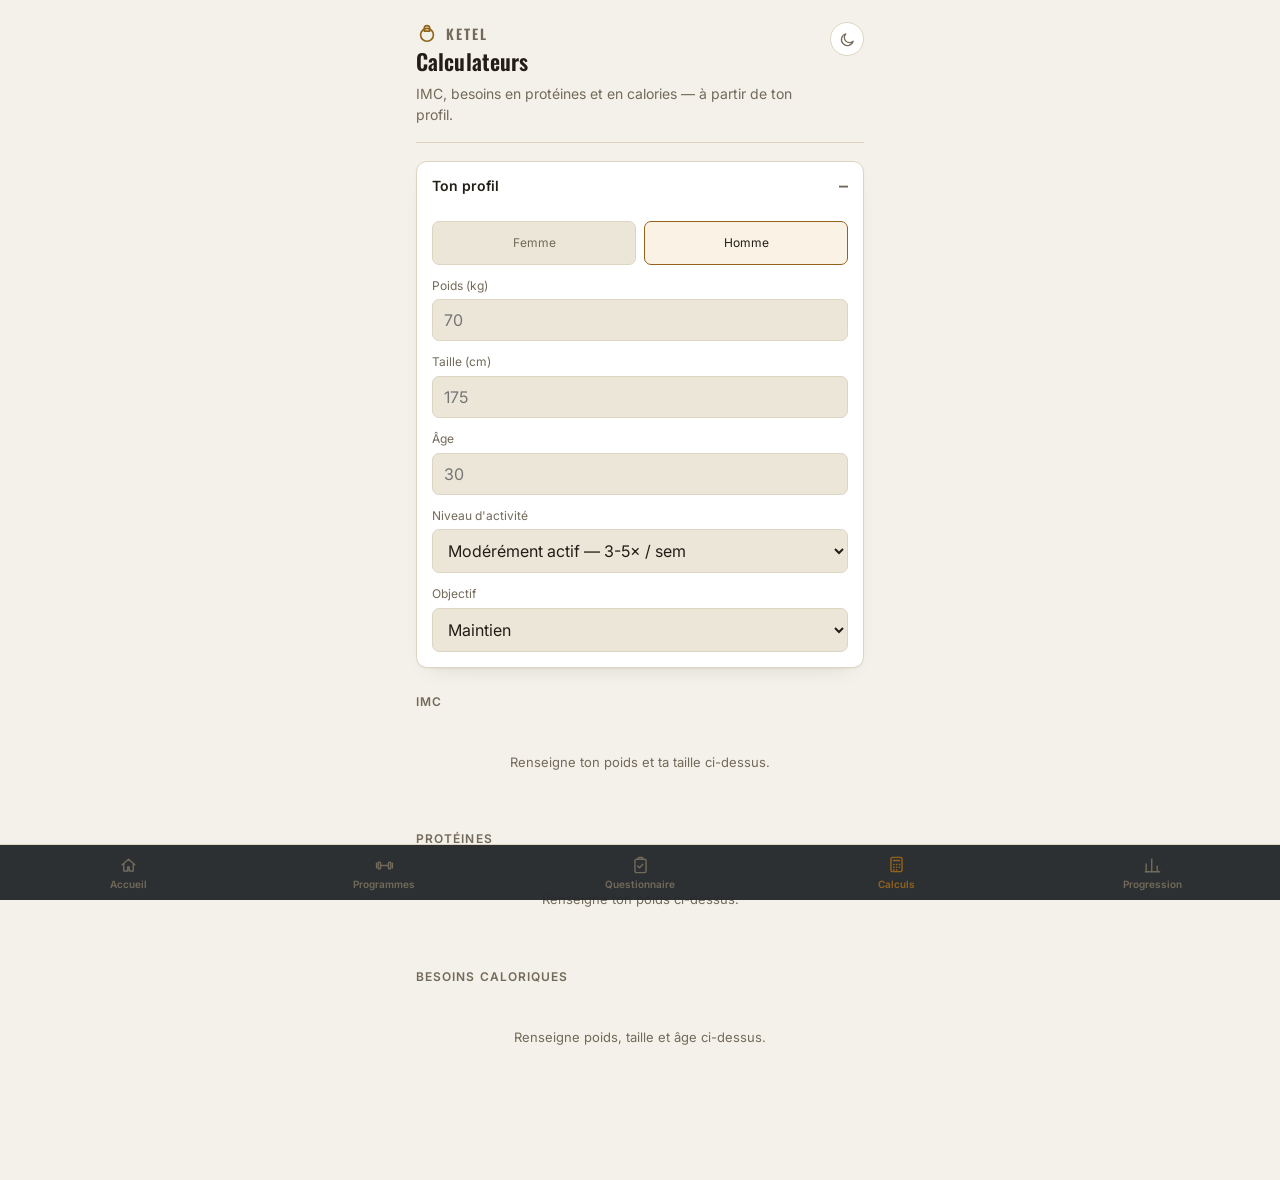
==== commit 5cd137da: "Applique tous les points en attente : icônes réelles, précision photo, charge, réglages, filtres, 2e" ====
--- a/calculateurs.html
+++ b/calculateurs.html
@@ -10,7 +10,8 @@
 <link rel="stylesheet" href="css/style.css">
 <link rel="manifest" href="manifest.json">
 <link rel="icon" type="image/svg+xml" href="icons/icon.svg">
-<link rel="apple-touch-icon" href="icons/icon.svg">
+<link rel="apple-touch-icon" href="icons/icon-180.png">
+<link rel="icon" type="image/png" sizes="192x192" href="icons/icon-192.png">
 <meta name="theme-color" content="#14171a">
 </head>
 <body>
--- a/css/style.css
+++ b/css/style.css
@@ -32,7 +32,7 @@
     --line:#ddd5c2;
     --chalk:#221e17;
     --chalk-dim:#726a5a;
-    --brass:#a06c1e;
+    --brass:#93631c;
     --sage:#4c6b46;
     --rust:#a1432f;
     --steel:#376073;
@@ -50,7 +50,7 @@
   --line:#ddd5c2;
   --chalk:#221e17;
   --chalk-dim:#726a5a;
-  --brass:#a06c1e;
+  --brass:#93631c;
   --sage:#4c6b46;
   --rust:#a1432f;
   --steel:#376073;
@@ -251,6 +251,8 @@
 .exercise-focus h2{font-size:22px;margin:0 0 5px;letter-spacing:.002em;}
 .exercise-focus p{font-size:13.5px;color:var(--chalk-dim);margin:0;}
 .exercise-focus .cue{font-size:12px;color:var(--chalk-dim);font-style:italic;margin-top:11px;line-height:1.55;}
+.weight-row{margin-top:14px;text-align:left;max-width:160px;margin-left:auto;margin-right:auto;}
+.weight-row label{font-size:11px;margin-top:0;}
 .ex-cue{font-size:11.5px;color:var(--chalk-dim);font-style:italic;margin-top:3px;}
 .up-next{font-size:12px;color:var(--chalk-dim);text-align:center;margin-bottom:18px;}
 .up-next b{color:var(--chalk);}
